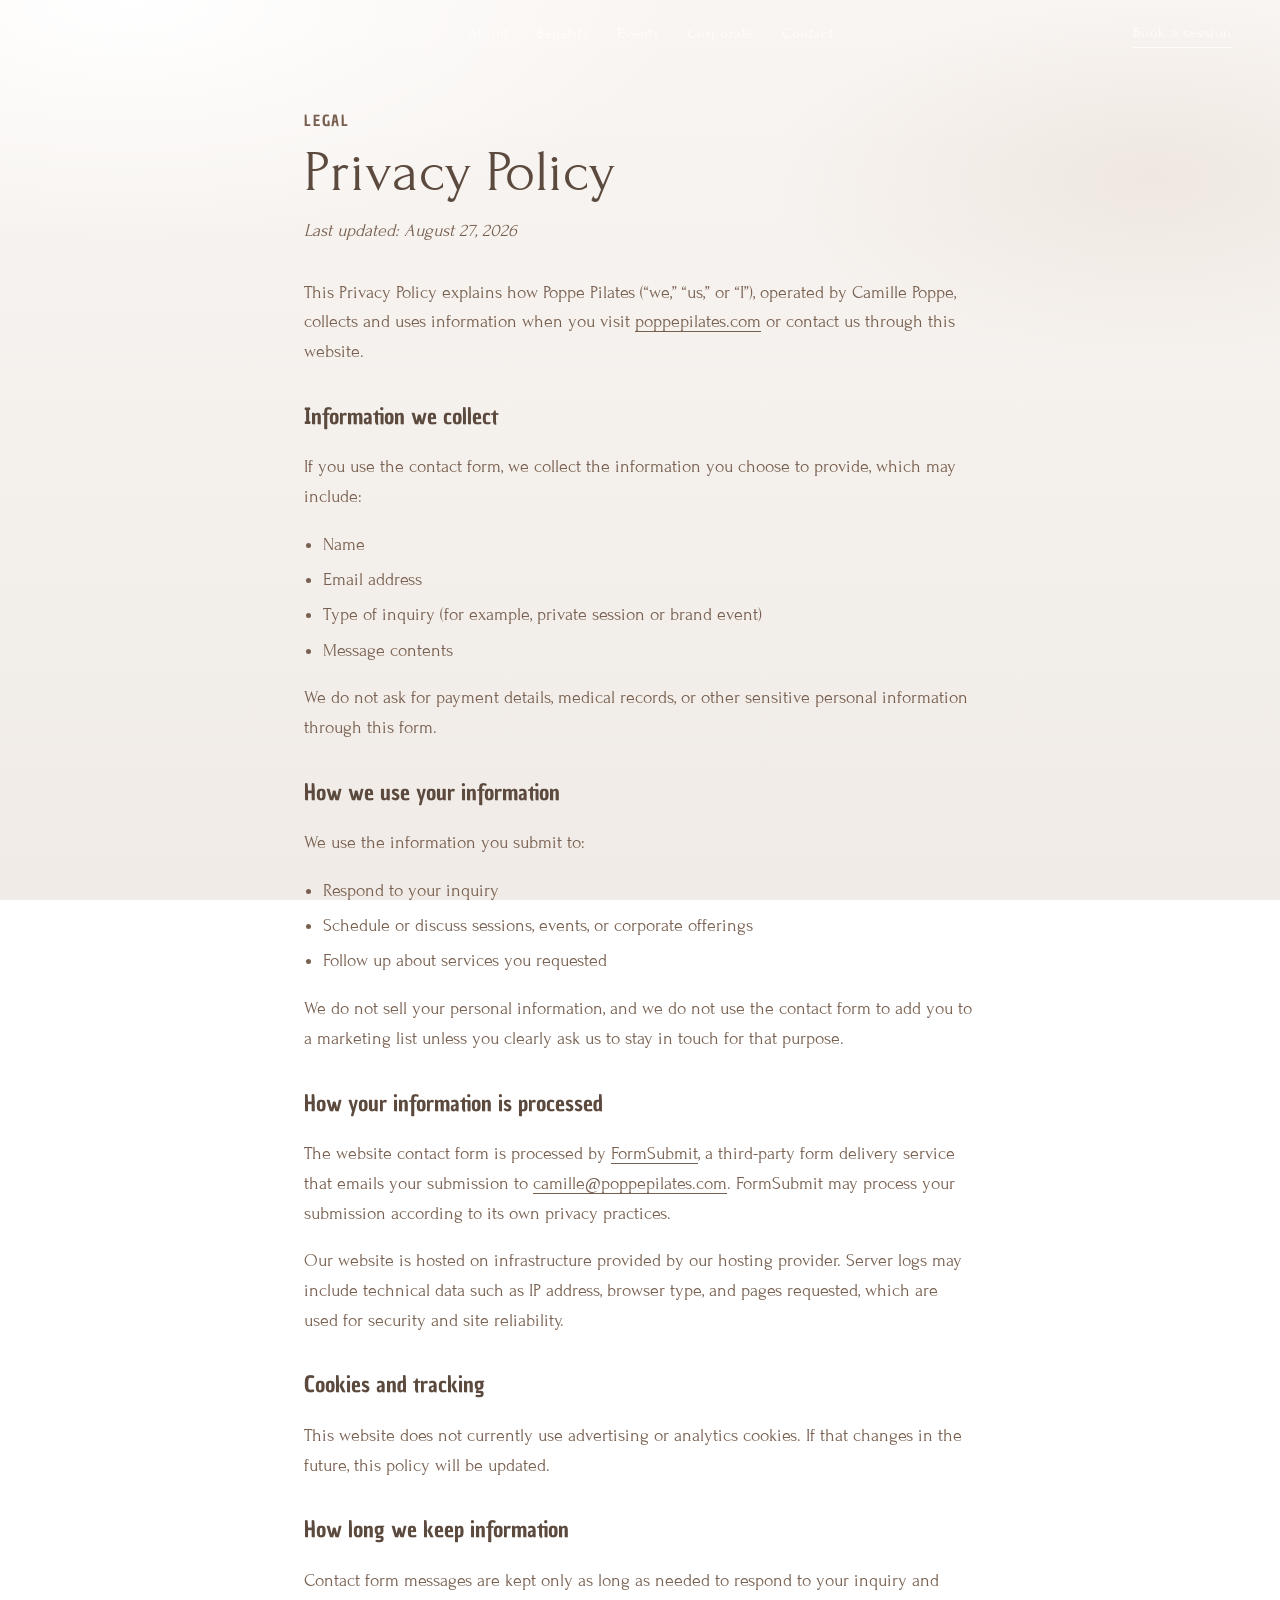
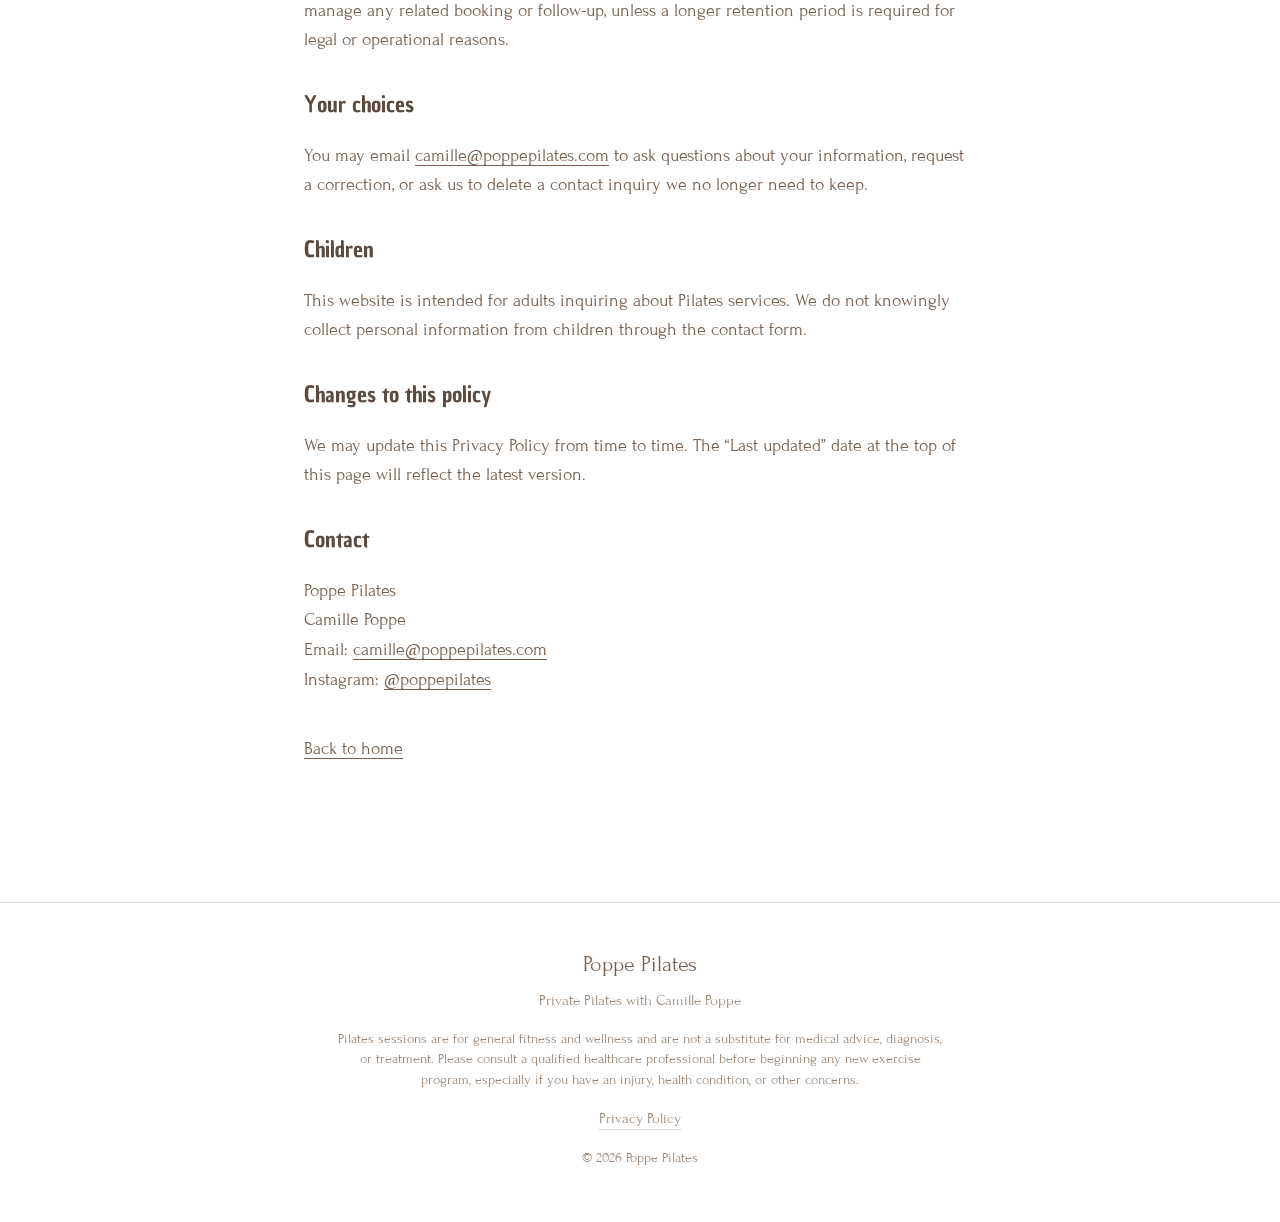
==== privacy.html @ cf245c42 "Add privacy policy, medical disclaimer, and form captcha. Document how contact form data is handled," ====
<!DOCTYPE html>
<html lang="en">
  <head>
    <meta charset="UTF-8" />
    <meta name="viewport" content="width=device-width, initial-scale=1.0" />
    <title>Privacy Policy | Poppe Pilates</title>
    <meta
      name="description"
      content="Privacy Policy for Poppe Pilates — how Camille Poppe collects and uses contact information from this website."
    />
    <link rel="preconnect" href="https://fonts.googleapis.com" />
    <link rel="preconnect" href="https://fonts.gstatic.com" crossorigin />
    <link
      href="https://fonts.googleapis.com/css2?family=Chau+Philomene+One&amp;family=Forum&amp;display=swap"
      rel="stylesheet"
    />
    <link rel="stylesheet" href="css/styles.css" />
  </head>
  <body>
    <a class="skip-link" href="#main">Skip to content</a>

    <header class="site-header is-scrolled" data-header>
      <a class="logo" href="index.html">Poppe Pilates</a>
      <nav class="nav" aria-label="Primary">
        <a href="index.html#about">About</a>
        <a href="index.html#benefits">Benefits</a>
        <a href="index.html#events">Events</a>
        <a href="index.html#corporate">Corporate</a>
        <a href="index.html#contact">Contact</a>
      </nav>
      <a class="header-cta" href="index.html#contact">Book a session</a>
      <button
        class="nav-toggle"
        type="button"
        aria-expanded="false"
        aria-controls="mobile-nav"
        data-nav-toggle
      >
        <span class="sr-only">Menu</span>
        <span></span>
        <span></span>
      </button>
    </header>

    <div class="mobile-nav" id="mobile-nav" data-mobile-nav hidden>
      <a href="index.html#about">About</a>
      <a href="index.html#benefits">Benefits</a>
      <a href="index.html#events">Events</a>
      <a href="index.html#corporate">Corporate</a>
      <a href="index.html#contact">Contact</a>
      <a class="mobile-cta" href="index.html#contact">Book a Session</a>
    </div>

    <main id="main">
      <article class="section legal">
        <div class="section-inner legal-inner">
          <p class="eyebrow">Legal</p>
          <h1 class="section-title">Privacy Policy</h1>
          <p class="legal-updated">Last updated: August 27, 2026</p>

          <p>
            This Privacy Policy explains how Poppe Pilates (&ldquo;we,&rdquo;
            &ldquo;us,&rdquo; or &ldquo;I&rdquo;), operated by Camille Poppe,
            collects and uses information when you visit
            <a href="https://poppepilates.com">poppepilates.com</a> or contact
            us through this website.
          </p>

          <h2>Information we collect</h2>
          <p>
            If you use the contact form, we collect the information you choose
            to provide, which may include:
          </p>
          <ul>
            <li>Name</li>
            <li>Email address</li>
            <li>Type of inquiry (for example, private session or brand event)</li>
            <li>Message contents</li>
          </ul>
          <p>
            We do not ask for payment details, medical records, or other
            sensitive personal information through this form.
          </p>

          <h2>How we use your information</h2>
          <p>We use the information you submit to:</p>
          <ul>
            <li>Respond to your inquiry</li>
            <li>Schedule or discuss sessions, events, or corporate offerings</li>
            <li>Follow up about services you requested</li>
          </ul>
          <p>
            We do not sell your personal information, and we do not use the
            contact form to add you to a marketing list unless you clearly ask
            us to stay in touch for that purpose.
          </p>

          <h2>How your information is processed</h2>
          <p>
            The website contact form is processed by
            <a href="https://formsubmit.co/" target="_blank" rel="noopener noreferrer"
              >FormSubmit</a
            >, a third-party form delivery service that emails your submission
            to <a href="mailto:camille@poppepilates.com">camille@poppepilates.com</a>.
            FormSubmit may process your submission according to its own privacy
            practices.
          </p>
          <p>
            Our website is hosted on infrastructure provided by our hosting
            provider. Server logs may include technical data such as IP address,
            browser type, and pages requested, which are used for security and
            site reliability.
          </p>

          <h2>Cookies and tracking</h2>
          <p>
            This website does not currently use advertising or analytics cookies.
            If that changes in the future, this policy will be updated.
          </p>

          <h2>How long we keep information</h2>
          <p>
            Contact form messages are kept only as long as needed to respond to
            your inquiry and manage any related booking or follow-up, unless a
            longer retention period is required for legal or operational reasons.
          </p>

          <h2>Your choices</h2>
          <p>
            You may email
            <a href="mailto:camille@poppepilates.com">camille@poppepilates.com</a>
            to ask questions about your information, request a correction, or ask
            us to delete a contact inquiry we no longer need to keep.
          </p>

          <h2>Children</h2>
          <p>
            This website is intended for adults inquiring about Pilates services.
            We do not knowingly collect personal information from children through
            the contact form.
          </p>

          <h2>Changes to this policy</h2>
          <p>
            We may update this Privacy Policy from time to time. The &ldquo;Last
            updated&rdquo; date at the top of this page will reflect the latest
            version.
          </p>

          <h2>Contact</h2>
          <p>
            Poppe Pilates<br />
            Camille Poppe<br />
            Email:
            <a href="mailto:camille@poppepilates.com">camille@poppepilates.com</a
            ><br />
            Instagram:
            <a
              href="https://www.instagram.com/poppepilates/"
              target="_blank"
              rel="noopener noreferrer"
              >@poppepilates</a
            >
          </p>

          <p class="legal-back">
            <a href="index.html">Back to home</a>
          </p>
        </div>
      </article>
    </main>

    <footer class="site-footer">
      <p class="footer-brand">Poppe Pilates</p>
      <p>Private Pilates with Camille Poppe</p>
      <p class="footer-disclaimer">
        Pilates sessions are for general fitness and wellness and are not a
        substitute for medical advice, diagnosis, or treatment. Please consult a
        qualified healthcare professional before beginning any new exercise
        program, especially if you have an injury, health condition, or other
        concerns.
      </p>
      <p class="footer-links">
        <a href="privacy.html">Privacy Policy</a>
      </p>
      <p class="footer-meta">&copy; <span data-year></span> Poppe Pilates</p>
    </footer>

    <script src="js/main.js"></script>
  </body>
</html>
---- css/styles.css ----
:root {
  --cream: #f9f5f2;
  --cream-deep: #f0ebe6;
  --taupe: #786050;
  --taupe-soft: #9a8778;
  --taupe-deep: #5c4a3e;
  --ink: #3f322b;
  --line: color-mix(in srgb, var(--taupe) 28%, transparent);
  --white: #fffdfb;
  --font-display: "Forum", "Times New Roman", serif;
  --font-accent: "Chau Philomene One", "Forum", serif;
  --ease: cubic-bezier(0.22, 1, 0.36, 1);
  --header-h: 4.25rem;
}

*,
*::before,
*::after {
  box-sizing: border-box;
}

html {
  scroll-behavior: smooth;
}

body {
  margin: 0;
  font-family: var(--font-display);
  font-size: 1.125rem;
  line-height: 1.65;
  color: var(--taupe);
  background:
    radial-gradient(ellipse 80% 50% at 10% 0%, #fff 0%, transparent 55%),
    radial-gradient(ellipse 60% 40% at 90% 20%, #efe8e1 0%, transparent 50%),
    linear-gradient(180deg, var(--cream) 0%, var(--cream-deep) 100%);
  background-attachment: fixed;
  -webkit-font-smoothing: antialiased;
  text-rendering: optimizeLegibility;
}

img {
  max-width: 100%;
  display: block;
}

a {
  color: inherit;
  text-decoration-thickness: 1px;
  text-underline-offset: 0.22em;
}

a:hover {
  color: var(--taupe-deep);
}

.sr-only {
  position: absolute;
  width: 1px;
  height: 1px;
  padding: 0;
  margin: -1px;
  overflow: hidden;
  clip: rect(0, 0, 0, 0);
  white-space: nowrap;
  border: 0;
}

.skip-link {
  position: absolute;
  left: 1rem;
  top: -3rem;
  z-index: 100;
  background: var(--white);
  padding: 0.6rem 1rem;
  transition: top 0.2s var(--ease);
}

.skip-link:focus {
  top: 1rem;
}

/* Header */
.site-header {
  position: fixed;
  inset: 0 0 auto;
  z-index: 50;
  display: flex;
  align-items: center;
  justify-content: space-between;
  gap: 1.5rem;
  height: var(--header-h);
  padding: 0 clamp(1.25rem, 4vw, 3rem);
  transition:
    background 0.35s var(--ease),
    color 0.35s var(--ease),
    box-shadow 0.35s var(--ease),
    backdrop-filter 0.35s var(--ease);
  color: var(--white);
}

.site-header.is-scrolled,
.site-header.is-open {
  background: color-mix(in srgb, var(--cream) 92%, transparent);
  color: var(--taupe);
  backdrop-filter: blur(12px);
  box-shadow: 0 1px 0 var(--line);
}

.logo {
  font-family: var(--font-display);
  font-size: 1.35rem;
  letter-spacing: 0.02em;
  text-decoration: none;
}

.nav {
  display: none;
  gap: 1.75rem;
}

.nav a,
.header-cta {
  text-decoration: none;
  font-size: 0.95rem;
  letter-spacing: 0.04em;
}

.header-cta {
  display: none;
  border-bottom: 1px solid currentColor;
  padding-bottom: 0.1rem;
}

.nav-toggle {
  width: 2.5rem;
  height: 2.5rem;
  border: 0;
  background: transparent;
  color: inherit;
  display: grid;
  place-content: center;
  gap: 0.4rem;
  cursor: pointer;
  padding: 0;
}

.nav-toggle span:not(.sr-only) {
  display: block;
  width: 1.35rem;
  height: 1.5px;
  background: currentColor;
  transition: transform 0.3s var(--ease), opacity 0.3s var(--ease);
}

.site-header.is-open .nav-toggle span:nth-child(2) {
  transform: translateY(2.75px) rotate(45deg);
}

.site-header.is-open .nav-toggle span:nth-child(3) {
  transform: translateY(-2.75px) rotate(-45deg);
}

.mobile-nav {
  position: fixed;
  inset: var(--header-h) 0 auto;
  z-index: 40;
  display: grid;
  gap: 0.25rem;
  padding: 1rem 1.5rem 1.5rem;
  background: color-mix(in srgb, var(--cream) 96%, transparent);
  backdrop-filter: blur(14px);
  border-bottom: 1px solid var(--line);
  transform-origin: top;
  animation: drop 0.35s var(--ease);
}

.mobile-nav[hidden] {
  display: none;
}

.mobile-nav a {
  text-decoration: none;
  padding: 0.85rem 0.25rem;
  font-size: 1.15rem;
  border-bottom: 1px solid var(--line);
}

.mobile-nav .mobile-cta {
  border: 0;
  margin-top: 0.5rem;
  font-family: var(--font-accent);
  letter-spacing: 0.04em;
}

@keyframes drop {
  from {
    opacity: 0;
    transform: translateY(-0.5rem);
  }
  to {
    opacity: 1;
    transform: translateY(0);
  }
}

@media (min-width: 860px) {
  .nav,
  .header-cta {
    display: flex;
  }

  .nav-toggle,
  .mobile-nav {
    display: none !important;
  }
}

/* Hero */
.hero {
  position: relative;
  min-height: 100svh;
  display: grid;
  align-items: end;
  color: var(--white);
  overflow: clip;
}

.hero-media {
  position: absolute;
  inset: 0;
}

.hero-media img {
  width: 100%;
  height: 100%;
  object-fit: cover;
  object-position: center center;
  transform: scale(1.06);
  animation: hero- ken 18s var(--ease) forwards;
}

@keyframes hero-ken {
  to {
    transform: scale(1);
  }
}

.hero-veil {
  position: absolute;
  inset: 0;
  background:
    linear-gradient(
      180deg,
      rgba(40, 30, 24, 0.28) 0%,
      rgba(40, 30, 24, 0.18) 35%,
      rgba(40, 30, 24, 0.55) 72%,
      rgba(40, 30, 24, 0.72) 100%
    ),
    linear-gradient(90deg, rgba(40, 30, 24, 0.35) 0%, transparent 55%);
}

.hero-content {
  position: relative;
  z-index: 1;
  width: min(40rem, 100%);
  padding: calc(var(--header-h) + 2rem) clamp(1.25rem, 5vw, 4rem) clamp(3rem, 8vh, 5rem);
}

.hero-brand {
  margin: 0 0 1rem;
  font-family: var(--font-display);
  font-size: clamp(2.75rem, 9vw, 5.5rem);
  line-height: 0.95;
  letter-spacing: 0.01em;
}

.hero-title {
  margin: 0 0 1rem;
  font-family: var(--font-accent);
  font-weight: 400;
  font-size: clamp(1.35rem, 3.2vw, 1.85rem);
  line-height: 1.25;
  max-width: 18ch;
}

.hero-lede {
  margin: 0 0 1.75rem;
  max-width: 28ch;
  font-size: 1.05rem;
  color: color-mix(in srgb, var(--white) 88%, transparent);
}

.hero-actions {
  display: flex;
  flex-wrap: wrap;
  gap: 0.85rem 1rem;
}

.btn {
  display: inline-flex;
  align-items: center;
  justify-content: center;
  min-height: 2.85rem;
  padding: 0.7rem 1.35rem;
  border: 1px solid transparent;
  font-family: var(--font-display);
  font-size: 1rem;
  letter-spacing: 0.03em;
  text-decoration: none;
  transition:
    background 0.25s var(--ease),
    color 0.25s var(--ease),
    border-color 0.25s var(--ease),
    transform 0.25s var(--ease);
}

.btn:hover {
  transform: translateY(-1px);
}

.btn-primary {
  background: var(--cream);
  color: var(--taupe-deep);
}

.btn-primary:hover {
  background: var(--white);
  color: var(--ink);
}

.btn-ghost {
  border-color: color-mix(in srgb, var(--white) 55%, transparent);
  color: var(--white);
  background: transparent;
}

.btn-ghost:hover {
  border-color: var(--white);
  color: var(--white);
}

/* Sections */
.section {
  padding: clamp(4.5rem, 12vw, 7.5rem) 0;
}

.section-inner {
  width: min(68rem, calc(100% - 2.5rem));
  margin-inline: auto;
}

.section-inner.narrow {
  width: min(40rem, calc(100% - 2.5rem));
}

.eyebrow {
  margin: 0 0 0.65rem;
  font-family: var(--font-accent);
  font-size: 0.95rem;
  letter-spacing: 0.12em;
  text-transform: uppercase;
  color: var(--taupe-soft);
}

.section-title {
  margin: 0 0 1.25rem;
  font-family: var(--font-display);
  font-weight: 400;
  font-size: clamp(2.4rem, 6vw, 3.6rem);
  line-height: 1.05;
  color: var(--taupe-deep);
}

.lead {
  margin: 0;
  font-size: clamp(1.15rem, 2.4vw, 1.35rem);
  line-height: 1.7;
}

.role {
  margin: -0.5rem 0 1.5rem;
  font-family: var(--font-accent);
  letter-spacing: 0.06em;
  color: var(--taupe-soft);
}

/* About */
.about-grid {
  display: grid;
  gap: clamp(2rem, 6vw, 4.5rem);
  align-items: center;
}

.about-copy p {
  margin: 0 0 1.1rem;
  max-width: 36rem;
}

.portrait-frame {
  position: relative;
  overflow: hidden;
  aspect-ratio: 4 / 5;
  clip-path: inset(0 round 50% 50% 0 0 / 42% 42% 0 0);
  background: var(--cream-deep);
}

.portrait-frame img {
  width: 100%;
  height: 100%;
  object-fit: cover;
  object-position: 55% 15%;
}

@media (min-width: 860px) {
  .about-grid {
    grid-template-columns: 1.05fr 0.95fr;
  }
}

/* Method */
.method {
  background: color-mix(in srgb, var(--cream-deep) 70%, transparent);
  border-block: 1px solid var(--line);
}

.private-points {
  display: grid;
  gap: 0;
  max-width: 40rem;
  border-top: 1px solid var(--line);
}

.private-point {
  padding: 1.5rem 0;
  border-bottom: 1px solid var(--line);
}

.private-point h3 {
  margin: 0 0 0.65rem;
  font-family: var(--font-accent);
  font-weight: 400;
  font-size: clamp(1.25rem, 2.8vw, 1.55rem);
  color: var(--taupe-deep);
}

.private-point p {
  margin: 0;
  max-width: 34rem;
  color: var(--taupe);
}

/* Instagram */
.instagram-intro {
  max-width: 34rem;
  margin-bottom: 2.5rem;
}

.instagram-grid {
  display: grid;
  gap: 1.25rem;
  grid-template-columns: 1fr;
}

.instagram-embed {
  width: 100%;
  min-height: 48rem;
  height: 52rem;
  border: 0;
  overflow: hidden;
  background: var(--cream-deep);
}

@media (min-width: 760px) {
  .instagram-grid {
    grid-template-columns: repeat(3, 1fr);
    gap: 1.5rem;
  }

  .instagram-embed {
    min-height: 44rem;
    height: 48rem;
  }
}

/* Benefits */
.benefits-intro {
  max-width: 34rem;
  margin-bottom: 2.5rem;
}

.benefit-list {
  list-style: none;
  margin: 0;
  padding: 0;
  display: grid;
  gap: 0;
  border-top: 1px solid var(--line);
}

.benefit-list li {
  padding: 1.15rem 0;
  border-bottom: 1px solid var(--line);
  font-size: clamp(1.2rem, 2.5vw, 1.55rem);
  letter-spacing: 0.01em;
}

.personalized {
  margin: 2.5rem 0 0;
  max-width: 40rem;
  font-style: italic;
  color: var(--taupe-soft);
}

@media (min-width: 760px) {
  .benefit-list {
    grid-template-columns: 1fr 1fr;
    column-gap: 2.5rem;
  }

  .benefit-list li:nth-child(odd) {
    padding-right: 1rem;
  }
}

/* Offers: teams & brands */
.offer-inner {
  width: min(42rem, calc(100% - 2.5rem));
}

.offer .lead {
  margin-bottom: 1.75rem;
}

.offer-cta .btn-primary {
  background: var(--taupe);
  color: var(--cream);
}

.offer-cta .btn-primary:hover {
  background: var(--taupe-deep);
  color: var(--white);
}

.offer-brands {
  background: color-mix(in srgb, var(--cream-deep) 70%, transparent);
  border-block: 1px solid var(--line);
}

.offer-teams {
  border-bottom: 1px solid var(--line);
}

/* Pricing */
.pricing-note {
  margin: -0.4rem 0 2rem;
  font-style: italic;
  color: var(--taupe-soft);
}

.intro-offer {
  margin: 0 0 2rem;
  padding: 1.75rem 0;
  border-block: 1px solid var(--line);
  max-width: 42rem;
}

.intro-offer h3 {
  margin: 0 0 0.85rem;
  font-family: var(--font-accent);
  font-weight: 400;
  font-size: clamp(1.35rem, 3vw, 1.7rem);
  color: var(--taupe-deep);
}

.intro-offer p {
  margin: 0;
}

.price-list {
  list-style: none;
  margin: 0;
  padding: 0;
  max-width: 34rem;
}

.price-list li {
  display: flex;
  justify-content: space-between;
  gap: 1rem;
  align-items: baseline;
  padding: 1.1rem 0;
  border-bottom: 1px solid var(--line);
  font-size: 1.2rem;
}

.price {
  font-family: var(--font-accent);
  font-size: 1.35rem;
  color: var(--taupe-deep);
  white-space: nowrap;
}

.pricing-cta {
  margin-top: 2.25rem;
}

.pricing .btn-primary {
  background: var(--taupe);
  color: var(--cream);
}

.pricing .btn-primary:hover {
  background: var(--taupe-deep);
  color: var(--white);
}

/* Contact */
.contact {
  background:
    linear-gradient(180deg, transparent, color-mix(in srgb, var(--cream-deep) 80%, transparent)),
    var(--cream);
}

.contact-inner {
  text-align: center;
}

.contact .lead {
  margin-inline: auto;
  max-width: 30rem;
}

.instagram-link {
  margin: 2rem auto 0;
  width: min(28rem, 100%);
}

.instagram-link a {
  display: inline-flex;
  align-items: center;
  gap: 0.75rem;
  text-decoration: none;
  font-size: 1.2rem;
  border-bottom: 1px solid var(--line);
  padding-bottom: 0.35rem;
}

.instagram-link a:hover {
  border-color: var(--taupe);
}

.contact-icon {
  width: 1.5rem;
  height: 1.5rem;
  flex: 0 0 auto;
  color: var(--taupe-soft);
}

.contact-icon svg {
  width: 100%;
  height: 100%;
}

.contact-form {
  margin: 2.75rem auto 0;
  width: min(28rem, 100%);
  display: grid;
  gap: 1.35rem;
  text-align: left;
}

.contact-form label {
  display: grid;
  gap: 0.45rem;
}

.contact-form label span {
  font-family: var(--font-accent);
  font-size: 0.95rem;
  letter-spacing: 0.06em;
  color: var(--taupe-soft);
}

.contact-form input,
.contact-form select,
.contact-form textarea {
  width: 100%;
  border: 0;
  border-bottom: 1px solid var(--line);
  border-radius: 0;
  background: transparent;
  padding: 0.7rem 0;
  font: inherit;
  color: var(--taupe-deep);
  outline: none;
  appearance: none;
  transition: border-color 0.2s var(--ease);
}

.contact-form select {
  background-image: linear-gradient(45deg, transparent 50%, var(--taupe-soft) 50%),
    linear-gradient(135deg, var(--taupe-soft) 50%, transparent 50%);
  background-position: calc(100% - 12px) calc(50% + 2px), calc(100% - 6px) calc(50% + 2px);
  background-size: 6px 6px, 6px 6px;
  background-repeat: no-repeat;
  padding-right: 1.5rem;
}

.contact-form textarea {
  resize: vertical;
  min-height: 7rem;
  line-height: 1.5;
}

.contact-form input:focus,
.contact-form select:focus,
.contact-form textarea:focus {
  border-color: var(--taupe);
}

.contact-form input::placeholder,
.contact-form textarea::placeholder {
  color: color-mix(in srgb, var(--taupe-soft) 70%, transparent);
}

.contact-form .btn-primary {
  justify-self: start;
  margin-top: 0.5rem;
  background: var(--taupe);
  color: var(--cream);
  cursor: pointer;
}

.contact-form .btn-primary:hover {
  background: var(--taupe-deep);
  color: var(--white);
}

.contact-form .consent {
  display: grid;
  grid-template-columns: auto 1fr;
  gap: 0.7rem;
  align-items: start;
  font-size: 0.95rem;
  line-height: 1.45;
  color: var(--taupe);
}

.contact-form .consent input {
  width: auto;
  margin-top: 0.2rem;
  accent-color: var(--taupe);
}

.contact-form .consent span {
  font-family: var(--font-display);
  font-size: 0.95rem;
  letter-spacing: 0;
  text-transform: none;
  color: var(--taupe);
}

.contact-form .consent a {
  text-underline-offset: 0.18em;
}

.contact-form .honey {
  position: absolute;
  left: -9999px;
  width: 1px;
  height: 1px;
  opacity: 0;
  pointer-events: none;
}

/* Legal */
.legal {
  padding-top: calc(var(--header-h) + 2.5rem);
}

.legal-inner {
  width: min(42rem, calc(100% - 2.5rem));
}

.legal .section-title {
  margin-bottom: 0.75rem;
}

.legal-updated {
  margin: 0 0 2rem;
  color: var(--taupe-soft);
  font-style: italic;
}

.legal h2 {
  margin: 2rem 0 0.75rem;
  font-family: var(--font-accent);
  font-weight: 400;
  font-size: 1.35rem;
  color: var(--taupe-deep);
}

.legal p,
.legal li {
  color: var(--taupe);
}

.legal ul {
  margin: 0 0 1rem;
  padding-left: 1.2rem;
}

.legal li {
  margin: 0.35rem 0;
}

.legal-back {
  margin-top: 2.5rem;
}

/* Footer */
.site-footer {
  padding: 2.5rem clamp(1.25rem, 4vw, 3rem) 3rem;
  border-top: 1px solid var(--line);
  text-align: center;
  color: var(--taupe-soft);
  font-size: 0.95rem;
}

.footer-brand {
  margin: 0 0 0.35rem;
  font-family: var(--font-display);
  font-size: 1.4rem;
  color: var(--taupe);
}

.site-footer p {
  margin: 0.25rem 0;
}

.footer-disclaimer {
  max-width: 38rem;
  margin: 1rem auto 0 !important;
  font-size: 0.85rem;
  line-height: 1.5;
}

.footer-links {
  margin-top: 1rem !important;
}

.footer-links a {
  text-decoration: none;
  border-bottom: 1px solid var(--line);
  padding-bottom: 0.1rem;
}

.footer-links a:hover {
  border-color: var(--taupe);
  color: var(--taupe-deep);
}

.footer-meta {
  margin-top: 1rem !important;
  font-size: 0.85rem;
}

/* Motion */
.reveal {
  opacity: 0;
  transform: translateY(1.1rem);
  transition:
    opacity 0.8s var(--ease),
    transform 0.8s var(--ease);
}

.reveal.is-visible {
  opacity: 1;
  transform: none;
}

.hero .reveal {
  transition-delay: 0.05s;
}

.hero .hero-title {
  transition-delay: 0.18s;
}

.hero .hero-lede {
  transition-delay: 0.3s;
}

.hero .hero-actions {
  transition-delay: 0.42s;
}

@media (prefers-reduced-motion: reduce) {
  html {
    scroll-behavior: auto;
  }

  .hero-media img,
  .reveal,
  .mobile-nav {
    animation: none !important;
    transition: none !important;
    opacity: 1 !important;
    transform: none !important;
  }
}
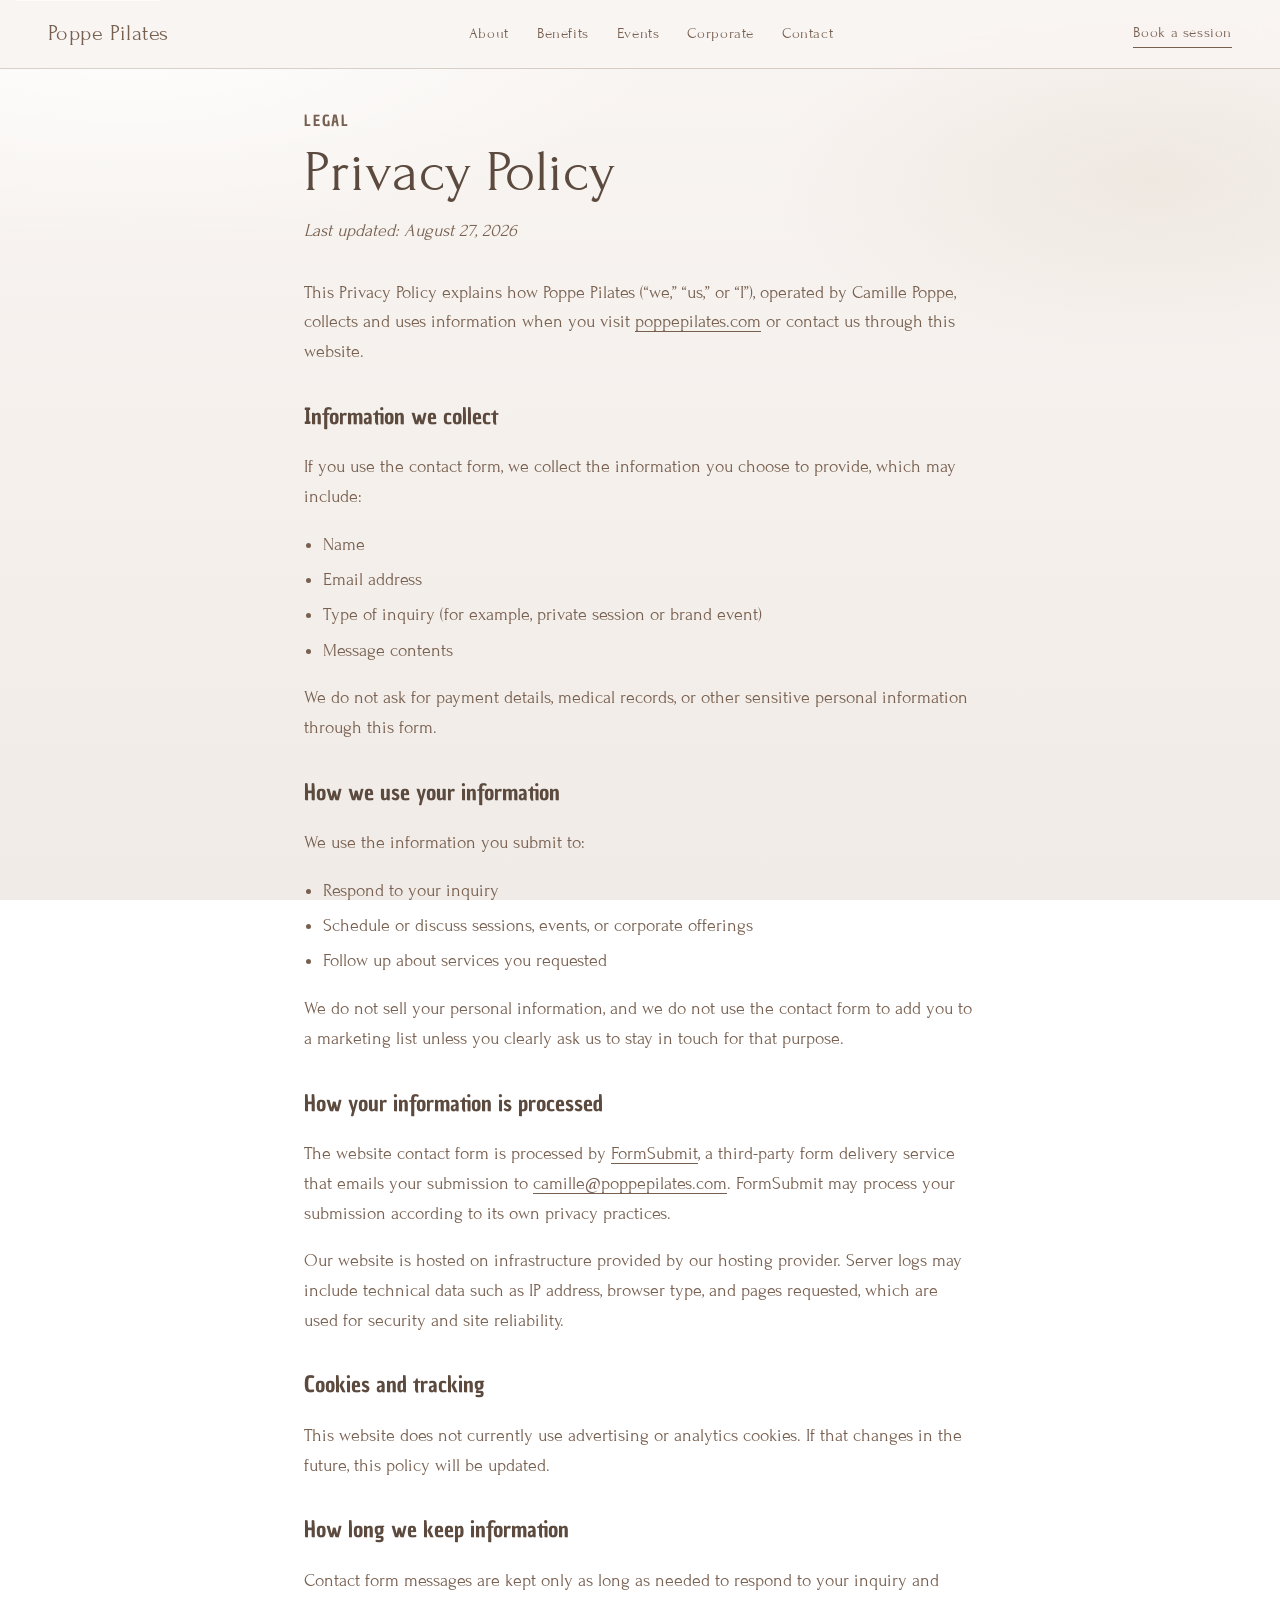
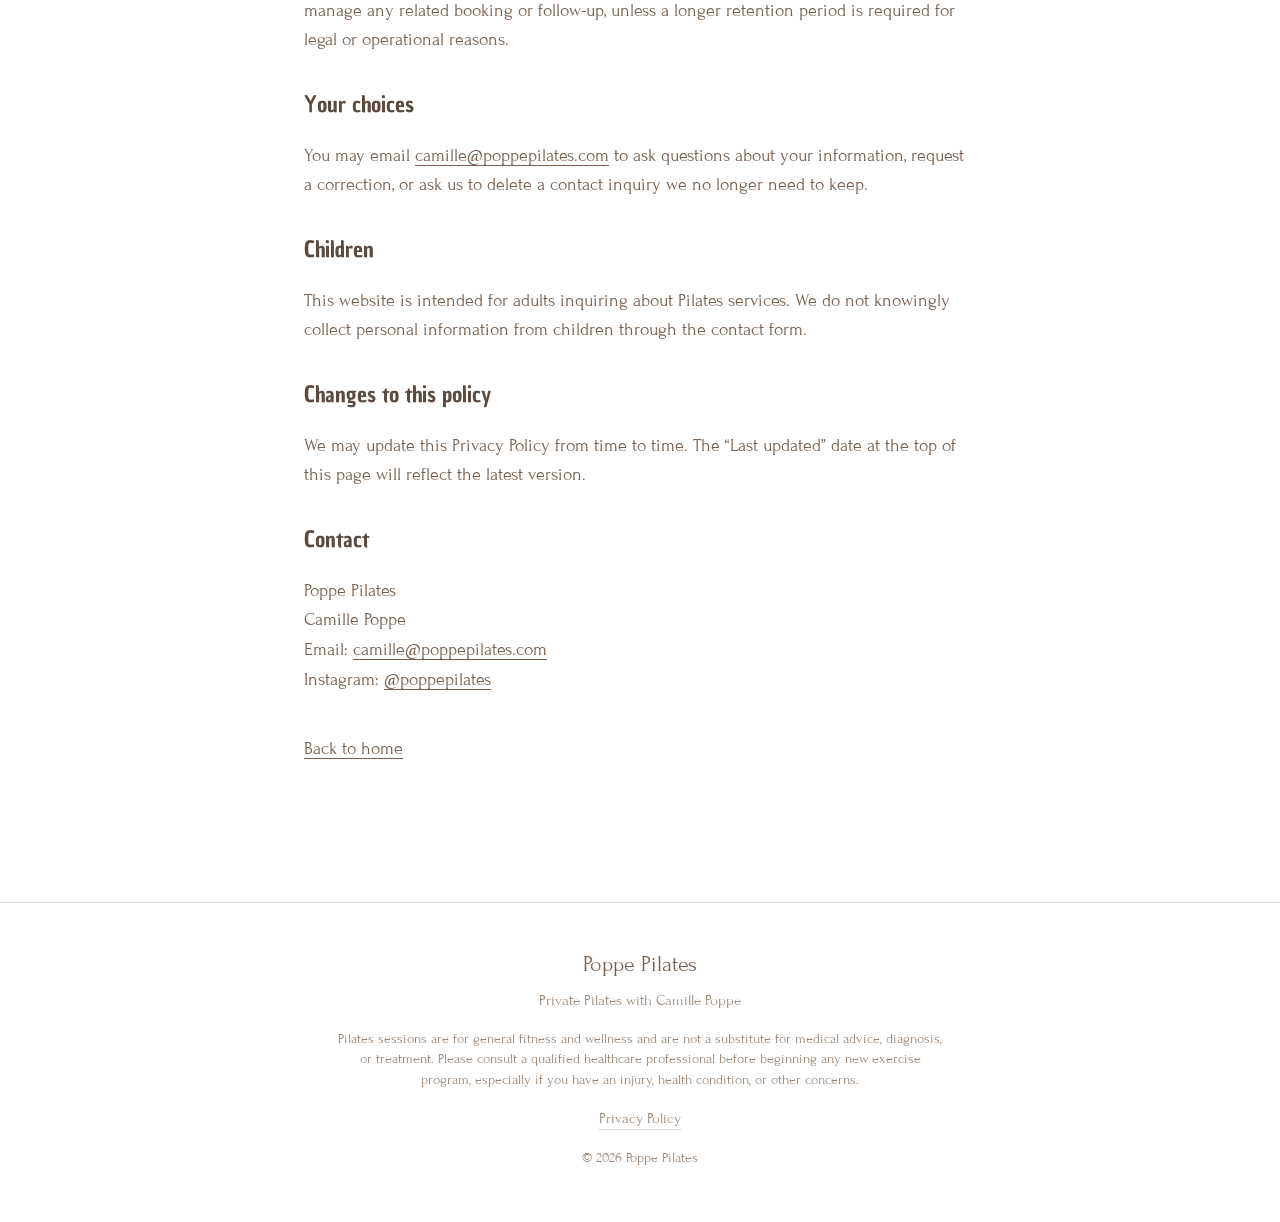
==== commit b158cccb: "Add SEO files, Instagram row, FAQ, and section dots. Publish Lower Manhattan business metadata, five" ====
--- a/privacy.html
+++ b/privacy.html
@@ -8,6 +8,16 @@
       name="description"
       content="Privacy Policy for Poppe Pilates — how Camille Poppe collects and uses contact information from this website."
     />
+    <link rel="canonical" href="https://poppepilates.com/privacy.html" />
+    <meta property="og:type" content="website" />
+    <meta property="og:locale" content="en_US" />
+    <meta property="og:site_name" content="Poppe Pilates" />
+    <meta property="og:title" content="Privacy Policy | Poppe Pilates" />
+    <meta
+      property="og:description"
+      content="How Poppe Pilates collects and uses contact information from this website."
+    />
+    <meta property="og:url" content="https://poppepilates.com/privacy.html" />
     <link rel="preconnect" href="https://fonts.googleapis.com" />
     <link rel="preconnect" href="https://fonts.gstatic.com" crossorigin />
     <link
@@ -19,7 +29,7 @@
   <body>
     <a class="skip-link" href="#main">Skip to content</a>
 
-    <header class="site-header is-scrolled" data-header>
+    <header class="site-header is-scrolled" data-header data-solid>
       <a class="logo" href="index.html">Poppe Pilates</a>
       <nav class="nav" aria-label="Primary">
         <a href="index.html#about">About</a>
--- a/css/styles.css
+++ b/css/styles.css
@@ -342,6 +342,7 @@
 /* Sections */
 .section {
   padding: clamp(4.5rem, 12vw, 7.5rem) 0;
+  scroll-margin-top: calc(var(--header-h) + 0.75rem);
 }
 
 .section-inner {
@@ -450,35 +451,74 @@
 }
 
 /* Instagram */
-.instagram-intro {
-  max-width: 34rem;
-  margin-bottom: 2.5rem;
-}
-
-.instagram-grid {
-  display: grid;
-  gap: 1.25rem;
-  grid-template-columns: 1fr;
-}
-
-.instagram-embed {
+.instagram {
+  padding-bottom: 0;
+}
+
+.instagram-head {
+  text-align: center;
+  margin-bottom: 1.5rem;
+}
+
+.instagram-head .section-title {
+  margin-bottom: 0;
+}
+
+.instagram-head a {
+  text-decoration: none;
+}
+
+.instagram-head a:hover {
+  opacity: 0.7;
+}
+
+.instagram-row {
+  display: grid;
+  grid-template-columns: repeat(5, minmax(0, 1fr));
+  gap: 0.5rem;
   width: 100%;
-  min-height: 48rem;
-  height: 52rem;
-  border: 0;
+  padding: 0 1.25rem;
+}
+
+.instagram-post {
+  position: relative;
+  display: block;
+  aspect-ratio: 1;
   overflow: hidden;
   background: var(--cream-deep);
-}
-
-@media (min-width: 760px) {
-  .instagram-grid {
-    grid-template-columns: repeat(3, 1fr);
-    gap: 1.5rem;
-  }
-
-  .instagram-embed {
-    min-height: 44rem;
-    height: 48rem;
+  text-decoration: none;
+}
+
+.instagram-post img {
+  width: 100%;
+  height: 100%;
+  object-fit: cover;
+  object-position: center;
+}
+
+.instagram-post iframe {
+  position: absolute;
+  top: -3.6rem;
+  left: 50%;
+  width: 145%;
+  height: 175%;
+  border: 0;
+  transform: translateX(-50%);
+  pointer-events: none;
+}
+
+@media (max-width: 860px) {
+  .instagram-row {
+    display: flex;
+    overflow-x: auto;
+    gap: 0.5rem;
+    padding: 0 1.25rem 0.75rem;
+    scroll-snap-type: x mandatory;
+  }
+
+  .instagram-post {
+    flex: 0 0 min(16.5rem, 72vw);
+    scroll-snap-align: start;
   }
 }
 
@@ -662,6 +702,7 @@
 }
 
 .contact-form {
+  position: relative;
   margin: 2.75rem auto 0;
   width: min(28rem, 100%);
   display: grid;
@@ -681,7 +722,7 @@
   color: var(--taupe-soft);
 }
 
-.contact-form input,
+.contact-form input:not([type="checkbox"]),
 .contact-form select,
 .contact-form textarea {
   width: 100%;
@@ -712,7 +753,7 @@
   line-height: 1.5;
 }
 
-.contact-form input:focus,
+.contact-form input:not([type="checkbox"]):focus,
 .contact-form select:focus,
 .contact-form textarea:focus {
   border-color: var(--taupe);
@@ -746,10 +787,19 @@
   color: var(--taupe);
 }
 
-.contact-form .consent input {
-  width: auto;
-  margin-top: 0.2rem;
+.contact-form .consent input[type="checkbox"] {
+  appearance: auto;
+  -webkit-appearance: checkbox;
+  width: 1.15rem;
+  height: 1.15rem;
+  margin: 0.2rem 0 0;
+  padding: 0;
+  border: 1px solid var(--taupe);
+  border-radius: 0.15rem;
+  background: var(--white);
   accent-color: var(--taupe);
+  cursor: pointer;
+  flex: 0 0 auto;
 }
 
 .contact-form .consent span {
@@ -764,13 +814,33 @@
   text-underline-offset: 0.18em;
 }
 
-.contact-form .honey {
-  position: absolute;
-  left: -9999px;
-  width: 1px;
-  height: 1px;
-  opacity: 0;
-  pointer-events: none;
+.contact-form .captcha-field {
+  display: grid;
+  gap: 0.45rem;
+}
+
+.contact-form .form-feedback {
+  margin: 0;
+  min-height: 1.25rem;
+  font-family: var(--font-display);
+  font-size: 0.95rem;
+  line-height: 1.4;
+  color: var(--taupe);
+}
+
+.contact-form .form-feedback-error.is-error,
+.contact-form .form-feedback.is-error {
+  color: #8a4a3a;
+}
+
+.contact-form .form-feedback.is-success {
+  color: #4f6b4c;
+}
+
+.contact-form .btn-primary:disabled {
+  opacity: 0.7;
+  cursor: wait;
+  transform: none;
 }
 
 /* Legal */
@@ -865,6 +935,82 @@
   font-size: 0.85rem;
 }
 
+/* FAQ */
+.faq-list {
+  display: grid;
+  gap: 0;
+  max-width: 40rem;
+  border-top: 1px solid var(--line);
+}
+
+.faq-item {
+  padding: 1.35rem 0;
+  border-bottom: 1px solid var(--line);
+}
+
+.faq-item h3 {
+  margin: 0 0 0.55rem;
+  font-family: var(--font-accent);
+  font-weight: 400;
+  font-size: clamp(1.2rem, 2.6vw, 1.45rem);
+  color: var(--taupe-deep);
+}
+
+.faq-item p {
+  margin: 0;
+  max-width: 38rem;
+}
+
+/* Section dots */
+.page-dots {
+  position: fixed;
+  right: 1.05rem;
+  top: 50%;
+  z-index: 40;
+  display: flex;
+  flex-direction: column;
+  align-items: center;
+  gap: 0.7rem;
+  transform: translateY(-50%);
+}
+
+.page-dots a {
+  position: relative;
+  display: block;
+  width: 0.55rem;
+  height: 0.55rem;
+  border: 1.5px solid var(--taupe);
+  border-radius: 50%;
+  background: transparent;
+  opacity: 0.45;
+  transition:
+    opacity 0.25s var(--ease),
+    background 0.25s var(--ease),
+    transform 0.25s var(--ease);
+}
+
+.page-dots a::before {
+  content: "";
+  position: absolute;
+  inset: -0.45rem;
+}
+
+.page-dots a:hover,
+.page-dots a.is-active {
+  opacity: 1;
+  background: var(--taupe);
+}
+
+.page-dots a.is-active {
+  transform: scale(1.15);
+}
+
+@media (max-width: 860px) {
+  .page-dots {
+    display: none;
+  }
+}
+
 /* Motion */
 .reveal {
   opacity: 0;
